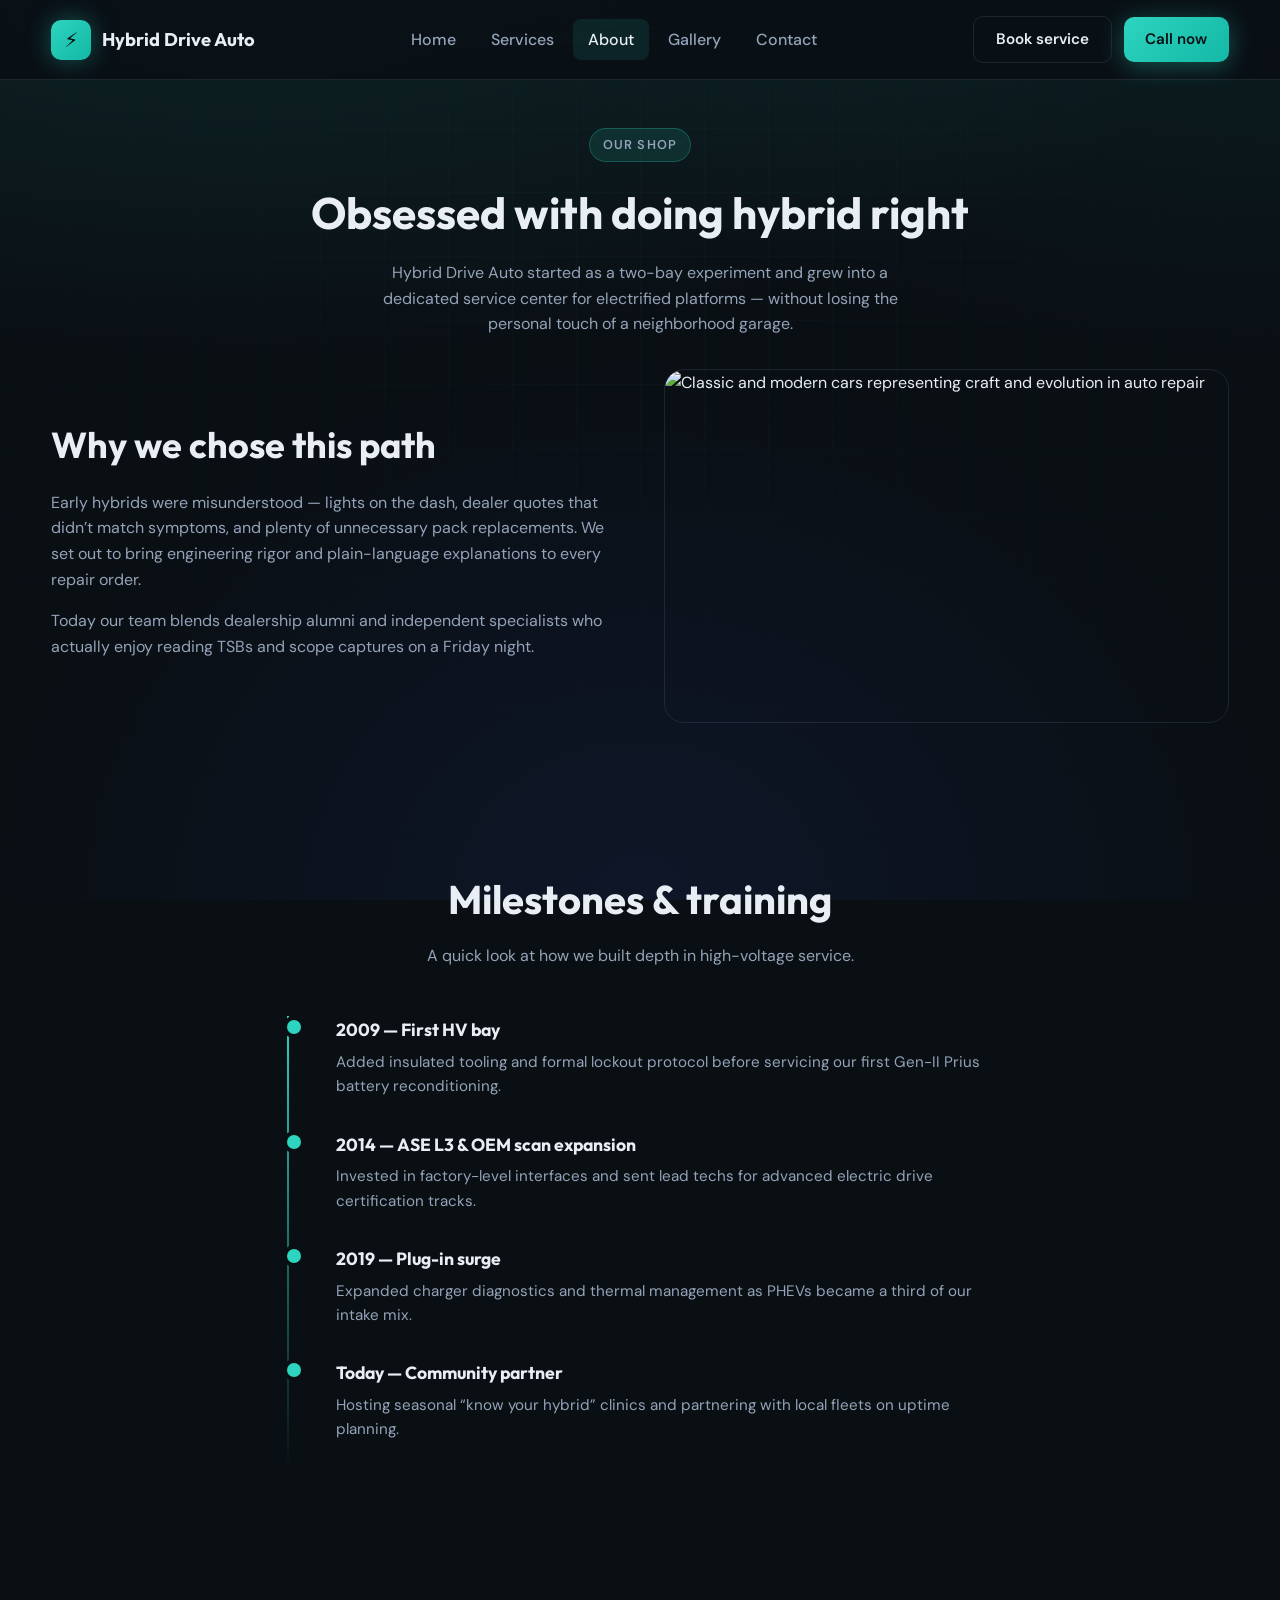
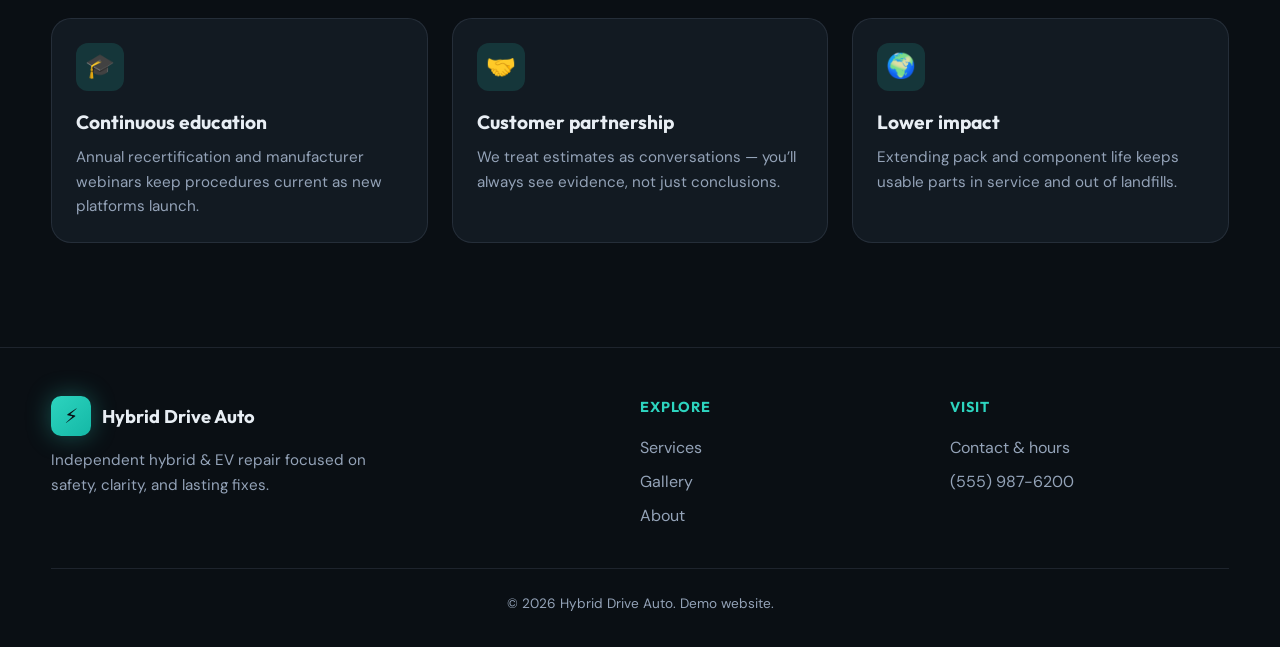
==== about.html @ 188e7d96 "Add files via upload initial commit" ====
<!DOCTYPE html>
<html lang="en">
<head>
  <meta charset="UTF-8" />
  <meta name="viewport" content="width=device-width, initial-scale=1.0" />
  <title>About Us — Hybrid Drive Auto</title>
  <meta name="description" content="Our story, certifications, and why we focus on hybrid and electric vehicles." />
  <link rel="preconnect" href="https://fonts.googleapis.com" />
  <link rel="preconnect" href="https://fonts.gstatic.com" crossorigin />
  <link href="https://fonts.googleapis.com/css2?family=DM+Sans:ital,opsz,wght@0,9..40,400;0,9..40,600;0,9..40,700&family=Outfit:wght@500;600;700;800&display=swap" rel="stylesheet" />
  <link rel="stylesheet" href="css/styles.css" />
</head>
<body>
  <div class="bg-mesh" aria-hidden="true"></div>
  <div class="bg-grid" aria-hidden="true"></div>

  <header class="site-header">
    <div class="container header-inner">
      <a href="index.html" class="logo">
        <span class="logo-mark" aria-hidden="true">⚡</span>
        Hybrid Drive Auto
      </a>
      <nav class="nav-primary" aria-label="Main navigation">
        <a href="index.html">Home</a>
        <a href="services.html">Services</a>
        <a href="about.html" class="active">About</a>
        <a href="gallery.html">Gallery</a>
        <a href="contact.html">Contact</a>
      </nav>
      <div class="nav-cta">
        <a href="contact.html" class="btn btn-ghost">Book service</a>
        <a href="tel:+15559876200" class="btn btn-primary">Call now</a>
      </div>
      <button type="button" class="menu-toggle" aria-expanded="false" aria-controls="mobile-nav" aria-label="Open menu">
        <span></span><span></span><span></span>
      </button>
    </div>
    <nav class="mobile-drawer" id="mobile-nav" aria-label="Mobile navigation" hidden>
      <a href="index.html">Home</a>
      <a href="services.html">Services</a>
      <a href="about.html">About</a>
      <a href="gallery.html">Gallery</a>
      <a href="contact.html">Contact</a>
      <a href="contact.html" class="btn btn-ghost">Book service</a>
    </nav>
  </header>

  <main>
    <div class="page-hero container reveal">
      <p class="badge">Our shop</p>
      <h1>Obsessed with doing hybrid right</h1>
      <p>
        Hybrid Drive Auto started as a two-bay experiment and grew into a dedicated service
        center for electrified platforms — without losing the personal touch of a neighborhood garage.
      </p>
    </div>

    <section class="section" style="padding-top: 0">
      <div class="container split">
        <div class="split-text reveal">
          <h2>Why we chose this path</h2>
          <p>
            Early hybrids were misunderstood — lights on the dash, dealer quotes that didn’t
            match symptoms, and plenty of unnecessary pack replacements. We set out to bring
            engineering rigor and plain-language explanations to every repair order.
          </p>
          <p>
            Today our team blends dealership alumni and independent specialists who actually
            enjoy reading TSBs and scope captures on a Friday night.
          </p>
        </div>
        <div class="split-img reveal">
          <img
            src="https://images.unsplash.com/photo-1568605117036-5fe5e7bab0b7?auto=format&fit=crop&w=1000&q=80"
            alt="Classic and modern cars representing craft and evolution in auto repair"
            width="1000"
            height="625"
            loading="lazy"
          />
        </div>
      </div>
    </section>

    <section class="section">
      <div class="container">
        <div class="section-head reveal">
          <h2>Milestones &amp; training</h2>
          <p>A quick look at how we built depth in high-voltage service.</p>
        </div>
        <div class="timeline reveal">
          <div class="timeline-item">
            <h3>2009 — First HV bay</h3>
            <p>
              Added insulated tooling and formal lockout protocol before servicing our first
              Gen-II Prius battery reconditioning.
            </p>
          </div>
          <div class="timeline-item">
            <h3>2014 — ASE L3 &amp; OEM scan expansion</h3>
            <p>
              Invested in factory-level interfaces and sent lead techs for advanced electric
              drive certification tracks.
            </p>
          </div>
          <div class="timeline-item">
            <h3>2019 — Plug-in surge</h3>
            <p>
              Expanded charger diagnostics and thermal management as PHEVs became a third of
              our intake mix.
            </p>
          </div>
          <div class="timeline-item">
            <h3>Today — Community partner</h3>
            <p>
              Hosting seasonal “know your hybrid” clinics and partnering with local fleets on
              uptime planning.
            </p>
          </div>
        </div>
      </div>
    </section>

    <section class="section">
      <div class="container">
        <div class="cards-3">
          <article class="card reveal">
            <div class="card-icon" aria-hidden="true">🎓</div>
            <h3>Continuous education</h3>
            <p>Annual recertification and manufacturer webinars keep procedures current as
            new platforms launch.</p>
          </article>
          <article class="card reveal">
            <div class="card-icon" aria-hidden="true">🤝</div>
            <h3>Customer partnership</h3>
            <p>We treat estimates as conversations — you’ll always see evidence, not just
            conclusions.</p>
          </article>
          <article class="card reveal">
            <div class="card-icon" aria-hidden="true">🌍</div>
            <h3>Lower impact</h3>
            <p>Extending pack and component life keeps usable parts in service and out of
            landfills.</p>
          </article>
        </div>
      </div>
    </section>
  </main>

  <footer class="site-footer">
    <div class="container">
      <div class="footer-grid">
        <div class="footer-brand">
          <a href="index.html" class="logo">
            <span class="logo-mark" aria-hidden="true">⚡</span>
            Hybrid Drive Auto
          </a>
          <p>Independent hybrid &amp; EV repair focused on safety, clarity, and lasting fixes.</p>
        </div>
        <div class="footer-col">
          <h4>Explore</h4>
          <ul>
            <li><a href="services.html">Services</a></li>
            <li><a href="gallery.html">Gallery</a></li>
            <li><a href="about.html">About</a></li>
          </ul>
        </div>
        <div class="footer-col">
          <h4>Visit</h4>
          <ul>
            <li><a href="contact.html">Contact &amp; hours</a></li>
            <li><a href="tel:+15559876200">(555) 987-6200</a></li>
          </ul>
        </div>
      </div>
      <div class="footer-bottom">© <span id="y"></span> Hybrid Drive Auto. Demo website.</div>
    </div>
  </footer>

  <button type="button" class="back-top" aria-label="Back to top">↑</button>
  <script>
    document.getElementById("y").textContent = new Date().getFullYear();
    document.getElementById("mobile-nav").removeAttribute("hidden");
  </script>
  <script src="js/main.js"></script>
</body>
</html>
---- css/styles.css ----
/* Hybrid Drive Auto — global styles */
:root {
  --bg-deep: #0a0f14;
  --bg-card: #121a22;
  --bg-elevated: #1a242f;
  --accent: #2dd4bf;
  --accent-dim: #14b8a6;
  --accent-glow: rgba(45, 212, 191, 0.35);
  --text: #e8eef4;
  --text-muted: #94a3b8;
  --border: rgba(148, 163, 184, 0.15);
  --font-display: "Outfit", system-ui, sans-serif;
  --font-body: "DM Sans", system-ui, sans-serif;
  --radius: 12px;
  --radius-lg: 20px;
  --shadow: 0 24px 48px rgba(0, 0, 0, 0.45);
  --transition: 0.28s cubic-bezier(0.4, 0, 0.2, 1);
}

*,
*::before,
*::after {
  box-sizing: border-box;
  margin: 0;
  padding: 0;
}

html {
  scroll-behavior: smooth;
}

body {
  font-family: var(--font-body);
  background: var(--bg-deep);
  color: var(--text);
  line-height: 1.6;
  min-height: 100vh;
  overflow-x: hidden;
}

body.menu-open {
  overflow: hidden;
}

img {
  max-width: 100%;
  height: auto;
  display: block;
}

a {
  color: var(--accent);
  text-decoration: none;
  transition: color var(--transition);
}

a:hover {
  color: var(--text);
}

.container {
  width: min(1180px, 92vw);
  margin-inline: auto;
}

/* Background mesh */
.bg-mesh {
  position: fixed;
  inset: 0;
  z-index: -2;
  background:
    radial-gradient(ellipse 80% 50% at 20% -10%, rgba(45, 212, 191, 0.12), transparent),
    radial-gradient(ellipse 60% 40% at 100% 0%, rgba(20, 184, 166, 0.08), transparent),
    radial-gradient(ellipse 50% 60% at 50% 100%, rgba(15, 23, 42, 0.9), transparent),
    var(--bg-deep);
}

.bg-grid {
  position: fixed;
  inset: 0;
  z-index: -1;
  background-image: linear-gradient(rgba(45, 212, 191, 0.03) 1px, transparent 1px),
    linear-gradient(90deg, rgba(45, 212, 191, 0.03) 1px, transparent 1px);
  background-size: 64px 64px;
  mask-image: radial-gradient(ellipse 70% 70% at 50% 30%, black, transparent);
  pointer-events: none;
}

/* Header */
.site-header {
  position: sticky;
  top: 0;
  z-index: 100;
  background: rgba(10, 15, 20, 0.85);
  backdrop-filter: blur(16px);
  border-bottom: 1px solid var(--border);
}

.header-inner {
  display: flex;
  align-items: center;
  justify-content: space-between;
  padding: 1rem 0;
  gap: 1.5rem;
}

.logo {
  display: flex;
  align-items: center;
  gap: 0.65rem;
  font-family: var(--font-display);
  font-weight: 700;
  font-size: 1.15rem;
  color: var(--text);
}

.logo-mark {
  width: 40px;
  height: 40px;
  border-radius: 10px;
  background: linear-gradient(135deg, var(--accent), var(--accent-dim));
  display: grid;
  place-items: center;
  color: var(--bg-deep);
  font-size: 1.25rem;
  box-shadow: 0 0 24px var(--accent-glow);
}

.nav-primary {
  display: flex;
  align-items: center;
  gap: 0.25rem;
}

.nav-primary a {
  color: var(--text-muted);
  font-weight: 500;
  padding: 0.5rem 0.95rem;
  border-radius: 8px;
  transition: background var(--transition), color var(--transition);
}

.nav-primary a:hover,
.nav-primary a.active {
  color: var(--text);
  background: rgba(45, 212, 191, 0.1);
}

.nav-cta {
  display: flex;
  align-items: center;
  gap: 0.75rem;
}

.btn {
  display: inline-flex;
  align-items: center;
  justify-content: center;
  gap: 0.5rem;
  font-family: var(--font-body);
  font-weight: 600;
  font-size: 0.95rem;
  padding: 0.65rem 1.35rem;
  border-radius: 10px;
  border: none;
  cursor: pointer;
  transition: transform var(--transition), box-shadow var(--transition), background var(--transition);
}

.btn:focus-visible {
  outline: 2px solid var(--accent);
  outline-offset: 3px;
}

.btn-primary {
  background: linear-gradient(135deg, var(--accent), var(--accent-dim));
  color: var(--bg-deep);
  box-shadow: 0 4px 24px var(--accent-glow);
}

.btn-primary:hover {
  transform: translateY(-2px);
  box-shadow: 0 8px 32px var(--accent-glow);
  color: var(--bg-deep);
}

.btn-ghost {
  background: transparent;
  color: var(--text);
  border: 1px solid var(--border);
}

.btn-ghost:hover {
  border-color: var(--accent);
  color: var(--accent);
}

.menu-toggle {
  display: none;
  flex-direction: column;
  gap: 6px;
  padding: 0.5rem;
  background: transparent;
  border: 1px solid var(--border);
  border-radius: 8px;
  cursor: pointer;
}

.menu-toggle span {
  display: block;
  width: 22px;
  height: 2px;
  background: var(--text);
  transition: var(--transition);
}

.menu-toggle[aria-expanded="true"] span:nth-child(1) {
  transform: translateY(8px) rotate(45deg);
}

.menu-toggle[aria-expanded="true"] span:nth-child(2) {
  opacity: 0;
}

.menu-toggle[aria-expanded="true"] span:nth-child(3) {
  transform: translateY(-8px) rotate(-45deg);
}

@media (max-width: 900px) {
  .menu-toggle {
    display: flex;
  }

  .nav-primary,
  .nav-cta .btn-ghost {
    display: none;
  }

  .mobile-drawer {
    display: flex;
    position: fixed;
    inset: 0;
    top: 72px;
    background: var(--bg-deep);
    padding: 1.5rem;
    flex-direction: column;
    gap: 0.5rem;
    transform: translateX(100%);
    transition: transform var(--transition);
    border-top: 1px solid var(--border);
    z-index: 99;
  }

  .mobile-drawer.open {
    transform: translateX(0);
  }

  .mobile-drawer a {
    color: var(--text);
    padding: 1rem;
    border-radius: var(--radius);
    background: var(--bg-card);
    font-weight: 600;
  }

  .mobile-drawer .btn-ghost {
    display: inline-flex;
    margin-top: 0.5rem;
  }
}

@media (min-width: 901px) {
  .mobile-drawer {
    display: none !important;
  }
}

/* Hero */
.hero {
  padding: 4rem 0 5rem;
  position: relative;
}

.hero-grid {
  display: grid;
  grid-template-columns: 1fr 1fr;
  gap: 3rem;
  align-items: center;
}

@media (max-width: 900px) {
  .hero-grid {
    grid-template-columns: 1fr;
    text-align: center;
  }

  .hero-actions {
    justify-content: center;
  }
}

.badge {
  display: inline-flex;
  align-items: center;
  gap: 0.5rem;
  font-size: 0.8rem;
  font-weight: 600;
  text-transform: uppercase;
  letter-spacing: 0.08em;
  color: var(--accent);
  margin-bottom: 1rem;
  padding: 0.35rem 0.85rem;
  background: rgba(45, 212, 191, 0.12);
  border-radius: 999px;
  border: 1px solid rgba(45, 212, 191, 0.25);
}

.hero h1 {
  font-family: var(--font-display);
  font-size: clamp(2.35rem, 5vw, 3.5rem);
  font-weight: 800;
  line-height: 1.1;
  margin-bottom: 1.25rem;
  letter-spacing: -0.02em;
}

.hero-lead {
  font-size: 1.15rem;
  color: var(--text-muted);
  max-width: 32ch;
  margin-bottom: 1.75rem;
}

@media (max-width: 900px) {
  .hero-lead {
    margin-inline: auto;
  }
}

.hero-actions {
  display: flex;
  flex-wrap: wrap;
  gap: 0.75rem;
}

.hero-visual {
  position: relative;
}

.hero-img-wrap {
  border-radius: var(--radius-lg);
  overflow: hidden;
  border: 1px solid var(--border);
  box-shadow: var(--shadow);
  position: relative;
}

.hero-img-wrap::after {
  content: "";
  position: absolute;
  inset: 0;
  background: linear-gradient(135deg, transparent 40%, rgba(45, 212, 191, 0.15));
  pointer-events: none;
}

.hero-img-wrap img {
  width: 100%;
  aspect-ratio: 4/3;
  object-fit: cover;
}

.floating-stat {
  position: absolute;
  background: var(--bg-elevated);
  border: 1px solid var(--border);
  border-radius: var(--radius);
  padding: 1rem 1.25rem;
  box-shadow: var(--shadow);
  animation: float 6s ease-in-out infinite;
}

.floating-stat:nth-child(2) {
  top: -12px;
  right: -8px;
  animation-delay: -2s;
}

.floating-stat:nth-child(3) {
  bottom: 24px;
  left: -16px;
  animation-delay: -4s;
}

@keyframes float {
  0%,
  100% {
    transform: translateY(0);
  }
  50% {
    transform: translateY(-8px);
  }
}

.floating-stat strong {
  display: block;
  font-family: var(--font-display);
  font-size: 1.5rem;
  color: var(--accent);
}

.floating-stat span {
  font-size: 0.8rem;
  color: var(--text-muted);
}

/* Sections */
.section {
  padding: 4.5rem 0;
}

.section-head {
  text-align: center;
  max-width: 640px;
  margin-inline: auto;
  margin-bottom: 3rem;
}

.section-head h2 {
  font-family: var(--font-display);
  font-size: clamp(1.85rem, 3.5vw, 2.5rem);
  font-weight: 700;
  margin-bottom: 0.75rem;
}

.section-head p {
  color: var(--text-muted);
}

/* Cards grid */
.cards-3 {
  display: grid;
  grid-template-columns: repeat(3, 1fr);
  gap: 1.5rem;
}

@media (max-width: 900px) {
  .cards-3 {
    grid-template-columns: 1fr;
  }
}

.card {
  background: var(--bg-card);
  border: 1px solid var(--border);
  border-radius: var(--radius-lg);
  padding: 1.5rem;
  transition: border-color var(--transition), transform var(--transition), box-shadow var(--transition);
}

.card:hover {
  border-color: rgba(45, 212, 191, 0.35);
  transform: translateY(-4px);
  box-shadow: 0 16px 40px rgba(0, 0, 0, 0.35);
}

.card-icon {
  width: 48px;
  height: 48px;
  border-radius: 12px;
  background: rgba(45, 212, 191, 0.15);
  display: grid;
  place-items: center;
  font-size: 1.5rem;
  margin-bottom: 1rem;
}

.card h3 {
  font-family: var(--font-display);
  font-size: 1.2rem;
  margin-bottom: 0.5rem;
}

.card p {
  color: var(--text-muted);
  font-size: 0.95rem;
}

/* Page hero (inner pages) */
.page-hero {
  padding: 3rem 0 2rem;
  text-align: center;
}

.page-hero h1 {
  font-family: var(--font-display);
  font-size: clamp(2rem, 4vw, 2.75rem);
  margin-bottom: 0.75rem;
}

.page-hero p {
  color: var(--text-muted);
  max-width: 52ch;
  margin-inline: auto;
}

/* Accordion */
.accordion {
  max-width: 800px;
  margin-inline: auto;
}

.accordion-item {
  border: 1px solid var(--border);
  border-radius: var(--radius);
  margin-bottom: 0.75rem;
  overflow: hidden;
  background: var(--bg-card);
}

.accordion-trigger {
  width: 100%;
  display: flex;
  align-items: center;
  justify-content: space-between;
  gap: 1rem;
  padding: 1.1rem 1.25rem;
  background: transparent;
  border: none;
  color: var(--text);
  font-family: var(--font-body);
  font-size: 1rem;
  font-weight: 600;
  text-align: left;
  cursor: pointer;
  transition: background var(--transition);
}

.accordion-trigger:hover {
  background: rgba(45, 212, 191, 0.06);
}

.accordion-trigger::after {
  content: "+";
  font-size: 1.25rem;
  color: var(--accent);
  transition: transform var(--transition);
}

.accordion-item.open .accordion-trigger::after {
  transform: rotate(45deg);
}

.accordion-panel {
  max-height: 0;
  overflow: hidden;
  transition: max-height 0.35s ease;
}

.accordion-panel-inner {
  padding: 0 1.25rem 1.25rem;
  color: var(--text-muted);
  font-size: 0.95rem;
}

/* Timeline */
.timeline {
  max-width: 720px;
  margin-inline: auto;
  position: relative;
  padding-left: 2rem;
}

.timeline::before {
  content: "";
  position: absolute;
  left: 7px;
  top: 0;
  bottom: 0;
  width: 2px;
  background: linear-gradient(var(--accent), transparent);
}

.timeline-item {
  position: relative;
  padding-bottom: 2rem;
  padding-left: 1.5rem;
}

.timeline-item::before {
  content: "";
  position: absolute;
  left: -1.55rem;
  top: 4px;
  width: 14px;
  height: 14px;
  border-radius: 50%;
  background: var(--accent);
  box-shadow: 0 0 0 4px var(--bg-deep);
}

.timeline-item h3 {
  font-family: var(--font-display);
  font-size: 1.1rem;
  margin-bottom: 0.35rem;
}

.timeline-item p {
  color: var(--text-muted);
  font-size: 0.95rem;
}

/* Gallery */
.gallery-filters {
  display: flex;
  flex-wrap: wrap;
  gap: 0.5rem;
  justify-content: center;
  margin-bottom: 2rem;
}

.filter-btn {
  padding: 0.5rem 1rem;
  border-radius: 999px;
  border: 1px solid var(--border);
  background: var(--bg-card);
  color: var(--text-muted);
  font-family: var(--font-body);
  font-size: 0.9rem;
  cursor: pointer;
  transition: var(--transition);
}

.filter-btn:hover,
.filter-btn.active {
  border-color: var(--accent);
  color: var(--accent);
  background: rgba(45, 212, 191, 0.1);
}

.gallery-grid {
  display: grid;
  grid-template-columns: repeat(auto-fill, minmax(280px, 1fr));
  gap: 1rem;
}

.gallery-item {
  position: relative;
  border-radius: var(--radius);
  overflow: hidden;
  border: 1px solid var(--border);
  cursor: pointer;
  aspect-ratio: 4/3;
}

.gallery-item img {
  width: 100%;
  height: 100%;
  object-fit: cover;
  transition: transform 0.5s ease;
}

.gallery-item:hover img {
  transform: scale(1.06);
}

.gallery-item::after {
  content: attr(data-label);
  position: absolute;
  inset: auto 0 0 0;
  padding: 1rem;
  background: linear-gradient(transparent, rgba(0, 0, 0, 0.85));
  font-size: 0.9rem;
  font-weight: 600;
  opacity: 0;
  transition: opacity var(--transition);
}

.gallery-item:hover::after {
  opacity: 1;
}

.gallery-item.hidden {
  display: none;
}

/* Lightbox */
.lightbox {
  position: fixed;
  inset: 0;
  z-index: 200;
  background: rgba(0, 0, 0, 0.92);
  display: flex;
  align-items: center;
  justify-content: center;
  padding: 2rem;
  opacity: 0;
  visibility: hidden;
  transition: opacity var(--transition), visibility var(--transition);
}

.lightbox.open {
  opacity: 1;
  visibility: visible;
}

.lightbox img {
  max-width: min(900px, 95vw);
  max-height: 85vh;
  border-radius: var(--radius);
  box-shadow: var(--shadow);
}

.lightbox-close {
  position: absolute;
  top: 1.5rem;
  right: 1.5rem;
  width: 44px;
  height: 44px;
  border: 1px solid var(--border);
  border-radius: 50%;
  background: var(--bg-card);
  color: var(--text);
  font-size: 1.5rem;
  cursor: pointer;
  display: grid;
  place-items: center;
  transition: var(--transition);
}

.lightbox-close:hover {
  border-color: var(--accent);
  color: var(--accent);
}

/* Contact */
.contact-grid {
  display: grid;
  grid-template-columns: 1fr 1fr;
  gap: 2.5rem;
  align-items: start;
}

@media (max-width: 900px) {
  .contact-grid {
    grid-template-columns: 1fr;
  }
}

.contact-card {
  background: var(--bg-card);
  border: 1px solid var(--border);
  border-radius: var(--radius-lg);
  padding: 1.75rem;
}

.contact-card h3 {
  font-family: var(--font-display);
  margin-bottom: 1rem;
}

.info-row {
  display: flex;
  gap: 0.75rem;
  margin-bottom: 1rem;
  color: var(--text-muted);
}

.info-row strong {
  color: var(--text);
  display: block;
  font-size: 0.85rem;
  text-transform: uppercase;
  letter-spacing: 0.05em;
}

.hours-list {
  list-style: none;
}

.hours-list li {
  display: flex;
  justify-content: space-between;
  padding: 0.5rem 0;
  border-bottom: 1px solid var(--border);
  font-size: 0.95rem;
}

.hours-list li span:first-child {
  color: var(--text-muted);
}

form .field {
  margin-bottom: 1rem;
}

form label {
  display: block;
  font-size: 0.85rem;
  font-weight: 600;
  margin-bottom: 0.35rem;
  color: var(--text-muted);
}

form input,
form textarea,
form select {
  width: 100%;
  padding: 0.75rem 1rem;
  border-radius: 10px;
  border: 1px solid var(--border);
  background: var(--bg-elevated);
  color: var(--text);
  font-family: var(--font-body);
  font-size: 1rem;
  transition: border-color var(--transition), box-shadow var(--transition);
}

form input:focus,
form textarea:focus,
form select:focus {
  outline: none;
  border-color: var(--accent);
  box-shadow: 0 0 0 3px var(--accent-glow);
}

form textarea {
  min-height: 120px;
  resize: vertical;
}

.form-msg {
  margin-top: 1rem;
  padding: 0.85rem;
  border-radius: var(--radius);
  font-size: 0.95rem;
  display: none;
}

.form-msg.success {
  display: block;
  background: rgba(45, 212, 191, 0.15);
  border: 1px solid var(--accent);
  color: var(--accent);
}

.form-msg.error {
  display: block;
  background: rgba(239, 68, 68, 0.12);
  border: 1px solid #f87171;
  color: #fca5a5;
}

.map-embed {
  border-radius: var(--radius);
  overflow: hidden;
  height: 220px;
  border: 1px solid var(--border);
  margin-top: 1rem;
}

.map-embed iframe {
  width: 100%;
  height: 100%;
  border: none;
  filter: grayscale(0.3) contrast(1.05);
}

/* Testimonials carousel */
.testimonial-section {
  overflow: hidden;
}

.carousel {
  position: relative;
  max-width: 720px;
  margin-inline: auto;
}

.carousel-track {
  display: flex;
  transition: transform 0.5s cubic-bezier(0.4, 0, 0.2, 1);
}

.carousel-slide {
  flex: 0 0 100%;
  padding: 0 0.5rem;
}

.quote-card {
  background: var(--bg-card);
  border: 1px solid var(--border);
  border-radius: var(--radius-lg);
  padding: 2rem;
  text-align: center;
}

.quote-card blockquote {
  font-family: var(--font-display);
  font-size: 1.25rem;
  font-style: italic;
  line-height: 1.5;
  margin-bottom: 1rem;
  color: var(--text);
}

.quote-card cite {
  color: var(--accent);
  font-style: normal;
  font-weight: 600;
  font-size: 0.9rem;
}

.carousel-nav {
  display: flex;
  justify-content: center;
  gap: 0.75rem;
  margin-top: 1.5rem;
}

.carousel-nav button {
  width: 44px;
  height: 44px;
  border-radius: 50%;
  border: 1px solid var(--border);
  background: var(--bg-elevated);
  color: var(--text);
  cursor: pointer;
  font-size: 1.25rem;
  transition: var(--transition);
}

.carousel-nav button:hover {
  border-color: var(--accent);
  color: var(--accent);
}

.carousel-dots {
  display: flex;
  justify-content: center;
  gap: 0.5rem;
  margin-top: 1rem;
}

.carousel-dots button {
  width: 8px;
  height: 8px;
  border-radius: 50%;
  border: none;
  background: var(--border);
  cursor: pointer;
  padding: 0;
  transition: var(--transition);
}

.carousel-dots button.active {
  background: var(--accent);
  transform: scale(1.2);
}

/* Reveal on scroll */
.reveal {
  opacity: 0;
  transform: translateY(24px);
  transition: opacity 0.6s ease, transform 0.6s ease;
}

.reveal.visible {
  opacity: 1;
  transform: translateY(0);
}

/* Footer */
.site-footer {
  border-top: 1px solid var(--border);
  padding: 3rem 0 2rem;
  margin-top: 2rem;
}

.footer-grid {
  display: grid;
  grid-template-columns: 2fr 1fr 1fr;
  gap: 2rem;
  margin-bottom: 2rem;
}

@media (max-width: 768px) {
  .footer-grid {
    grid-template-columns: 1fr;
  }
}

.footer-brand p {
  color: var(--text-muted);
  font-size: 0.95rem;
  margin-top: 0.75rem;
  max-width: 36ch;
}

.footer-col h4 {
  font-family: var(--font-display);
  font-size: 0.9rem;
  margin-bottom: 1rem;
  text-transform: uppercase;
  letter-spacing: 0.06em;
  color: var(--accent);
}

.footer-col ul {
  list-style: none;
}

.footer-col li {
  margin-bottom: 0.5rem;
}

.footer-col a {
  color: var(--text-muted);
}

.footer-col a:hover {
  color: var(--text);
}

.footer-bottom {
  padding-top: 1.5rem;
  border-top: 1px solid var(--border);
  text-align: center;
  font-size: 0.85rem;
  color: var(--text-muted);
}

/* Back to top */
.back-top {
  position: fixed;
  bottom: 1.5rem;
  right: 1.5rem;
  width: 48px;
  height: 48px;
  border-radius: 50%;
  border: 1px solid var(--border);
  background: var(--bg-elevated);
  color: var(--accent);
  font-size: 1.25rem;
  cursor: pointer;
  opacity: 0;
  visibility: hidden;
  transition: var(--transition);
  z-index: 50;
  box-shadow: var(--shadow);
}

.back-top.visible {
  opacity: 1;
  visibility: visible;
}

.back-top:hover {
  border-color: var(--accent);
  transform: translateY(-3px);
}

/* Two-column content */
.split {
  display: grid;
  grid-template-columns: 1fr 1fr;
  gap: 3rem;
  align-items: center;
}

@media (max-width: 900px) {
  .split {
    grid-template-columns: 1fr;
  }
}

.split-img {
  border-radius: var(--radius-lg);
  overflow: hidden;
  border: 1px solid var(--border);
}

.split-img img {
  width: 100%;
  aspect-ratio: 16/10;
  object-fit: cover;
}

.split-text h2 {
  font-family: var(--font-display);
  font-size: clamp(1.75rem, 3vw, 2.25rem);
  margin-bottom: 1rem;
}

.split-text p {
  color: var(--text-muted);
  margin-bottom: 1rem;
}

.stats-row {
  display: grid;
  grid-template-columns: repeat(3, 1fr);
  gap: 1rem;
  margin-top: 1.5rem;
}

@media (max-width: 600px) {
  .stats-row {
    grid-template-columns: 1fr;
  }
}

.stat-box {
  text-align: center;
  padding: 1rem;
  background: var(--bg-card);
  border-radius: var(--radius);
  border: 1px solid var(--border);
}

.stat-box .num {
  font-family: var(--font-display);
  font-size: 1.75rem;
  font-weight: 800;
  color: var(--accent);
}

.stat-box .lbl {
  font-size: 0.8rem;
  color: var(--text-muted);
}
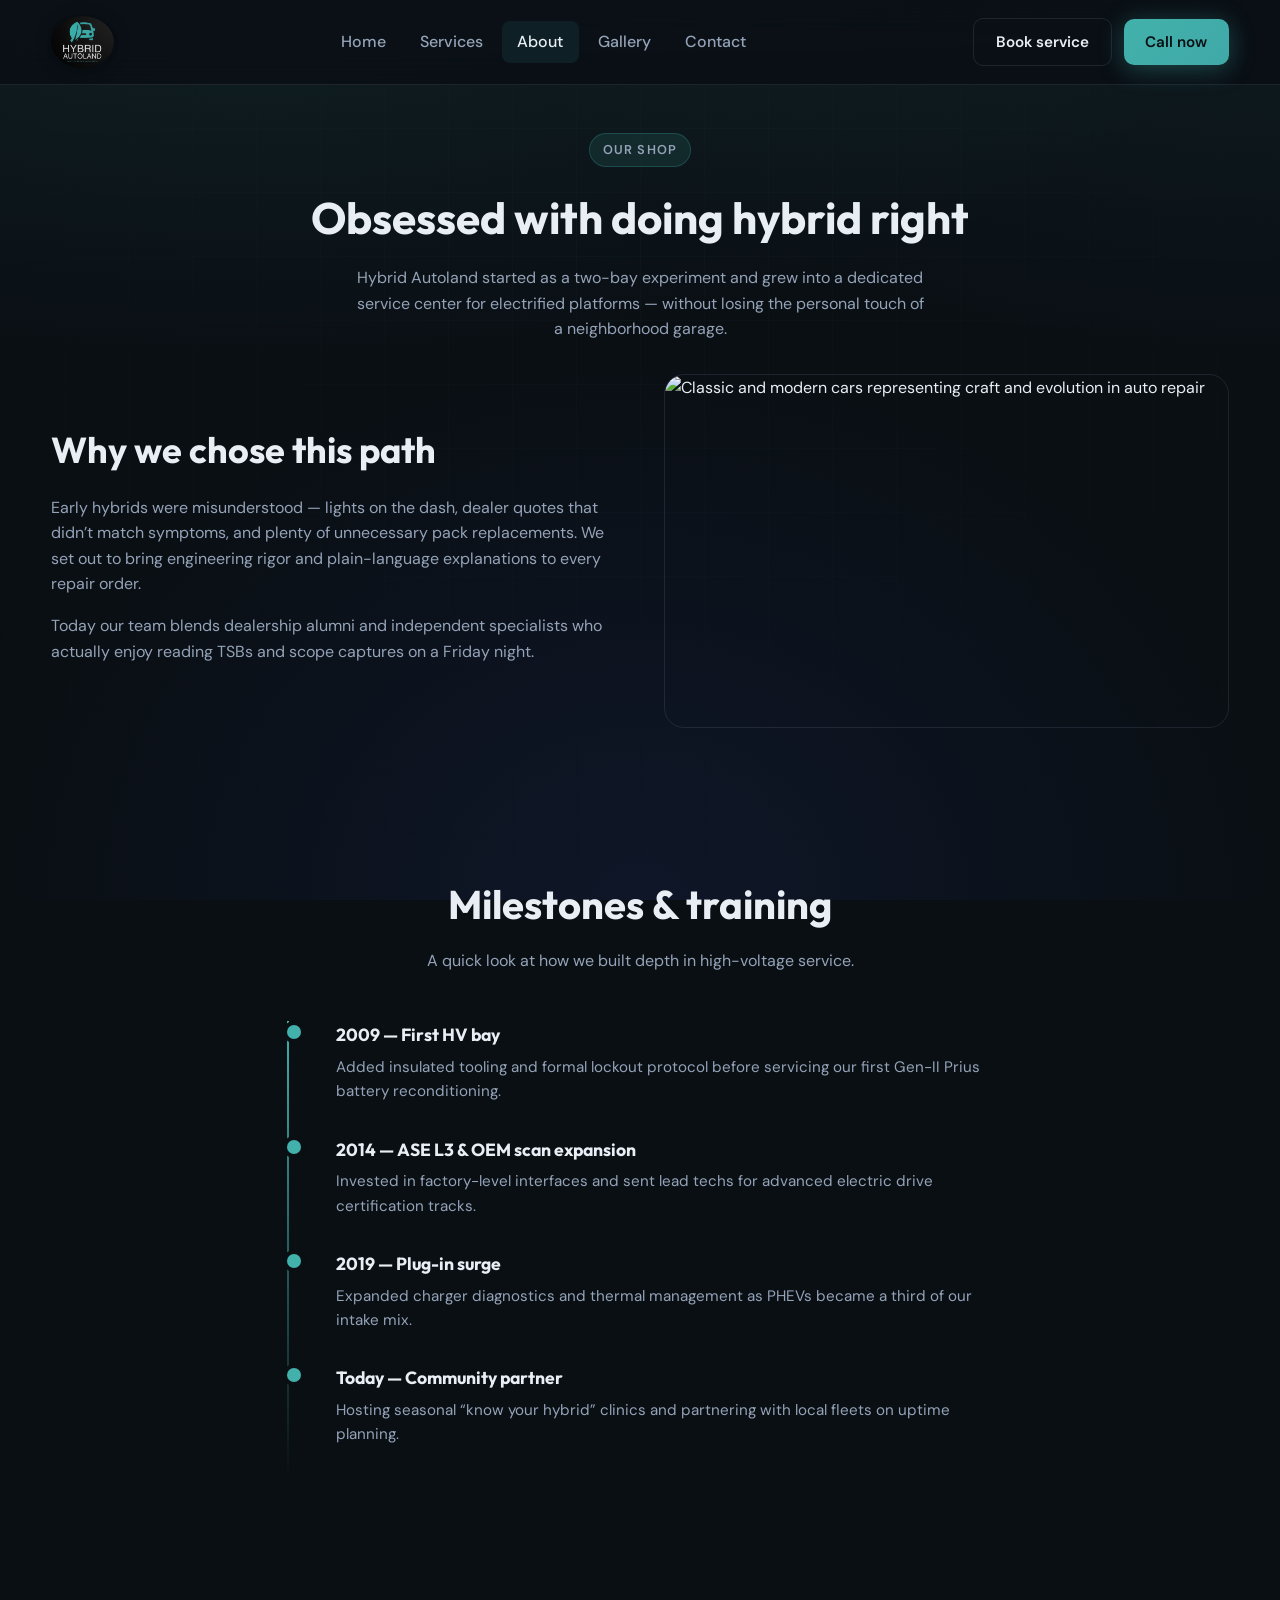
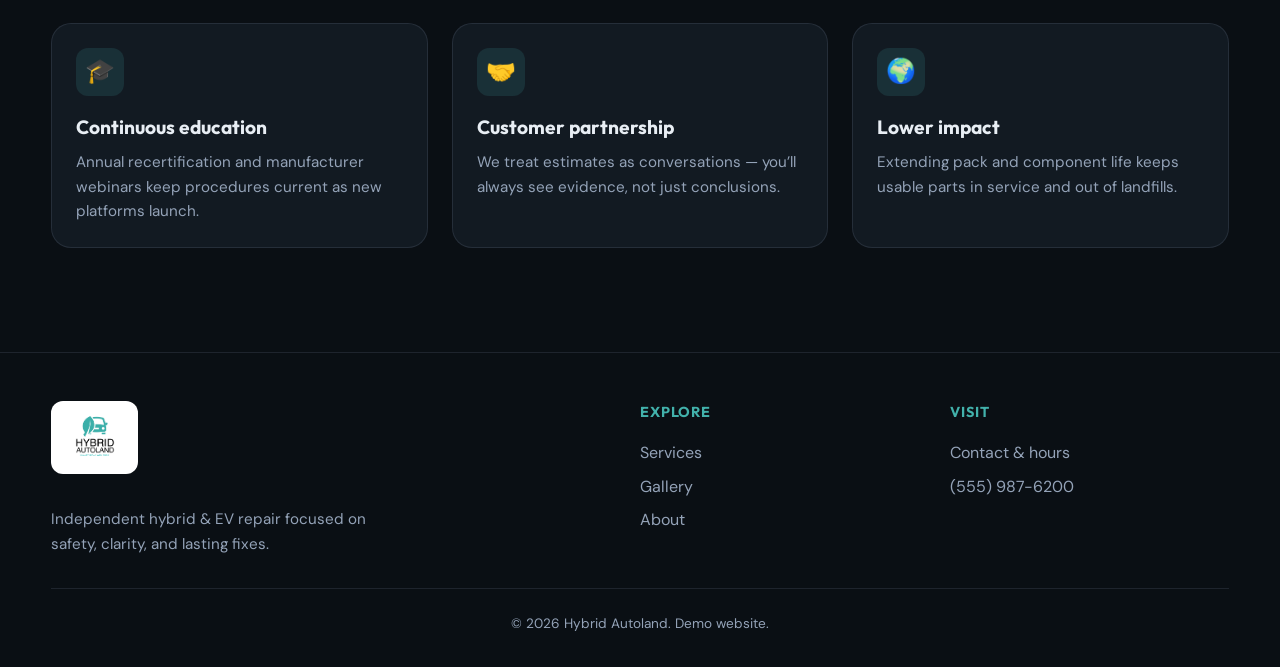
==== commit a9adfb79: "Add files via upload logo update" ====
--- a/about.html
+++ b/about.html
@@ -3,7 +3,7 @@
 <head>
   <meta charset="UTF-8" />
   <meta name="viewport" content="width=device-width, initial-scale=1.0" />
-  <title>About Us — Hybrid Drive Auto</title>
+  <title>About Us — Hybrid Autoland</title>
   <meta name="description" content="Our story, certifications, and why we focus on hybrid and electric vehicles." />
   <link rel="preconnect" href="https://fonts.googleapis.com" />
   <link rel="preconnect" href="https://fonts.gstatic.com" crossorigin />
@@ -16,9 +16,8 @@
 
   <header class="site-header">
     <div class="container header-inner">
-      <a href="index.html" class="logo">
-        <span class="logo-mark" aria-hidden="true">⚡</span>
-        Hybrid Drive Auto
+      <a href="index.html" class="logo" aria-label="Hybrid Autoland home">
+        <img class="logo-img" src="assets/logo-circle.png" alt="Hybrid Autoland" width="120" height="120" />
       </a>
       <nav class="nav-primary" aria-label="Main navigation">
         <a href="index.html">Home</a>
@@ -50,7 +49,7 @@
       <p class="badge">Our shop</p>
       <h1>Obsessed with doing hybrid right</h1>
       <p>
-        Hybrid Drive Auto started as a two-bay experiment and grew into a dedicated service
+        Hybrid Autoland started as a two-bay experiment and grew into a dedicated service
         center for electrified platforms — without losing the personal touch of a neighborhood garage.
       </p>
     </div>
@@ -150,9 +149,8 @@
     <div class="container">
       <div class="footer-grid">
         <div class="footer-brand">
-          <a href="index.html" class="logo">
-            <span class="logo-mark" aria-hidden="true">⚡</span>
-            Hybrid Drive Auto
+          <a href="index.html" class="footer-logo-link">
+            <img class="footer-logo-img" src="assets/logo-horizontal.png" alt="Hybrid Autoland — Quality repair with pride" width="320" height="100" />
           </a>
           <p>Independent hybrid &amp; EV repair focused on safety, clarity, and lasting fixes.</p>
         </div>
@@ -172,7 +170,7 @@
           </ul>
         </div>
       </div>
-      <div class="footer-bottom">© <span id="y"></span> Hybrid Drive Auto. Demo website.</div>
+      <div class="footer-bottom">© <span id="y"></span> Hybrid Autoland. Demo website.</div>
     </div>
   </footer>
 
--- a/css/styles.css
+++ b/css/styles.css
@@ -1,11 +1,11 @@
-/* Hybrid Drive Auto — global styles */
+/* Hybrid Autoland — global styles */
 :root {
   --bg-deep: #0a0f14;
   --bg-card: #121a22;
   --bg-elevated: #1a242f;
-  --accent: #2dd4bf;
-  --accent-dim: #14b8a6;
-  --accent-glow: rgba(45, 212, 191, 0.35);
+  --accent: #42b1ab;
+  --accent-dim: #40a9a8;
+  --accent-glow: rgba(66, 177, 171, 0.35);
   --text: #e8eef4;
   --text-muted: #94a3b8;
   --border: rgba(148, 163, 184, 0.15);
@@ -69,8 +69,8 @@
   inset: 0;
   z-index: -2;
   background:
-    radial-gradient(ellipse 80% 50% at 20% -10%, rgba(45, 212, 191, 0.12), transparent),
-    radial-gradient(ellipse 60% 40% at 100% 0%, rgba(20, 184, 166, 0.08), transparent),
+    radial-gradient(ellipse 80% 50% at 20% -10%, rgba(66, 177, 171, 0.12), transparent),
+    radial-gradient(ellipse 60% 40% at 100% 0%, rgba(64, 169, 168, 0.08), transparent),
     radial-gradient(ellipse 50% 60% at 50% 100%, rgba(15, 23, 42, 0.9), transparent),
     var(--bg-deep);
 }
@@ -79,8 +79,8 @@
   position: fixed;
   inset: 0;
   z-index: -1;
-  background-image: linear-gradient(rgba(45, 212, 191, 0.03) 1px, transparent 1px),
-    linear-gradient(90deg, rgba(45, 212, 191, 0.03) 1px, transparent 1px);
+  background-image: linear-gradient(rgba(66, 177, 171, 0.03) 1px, transparent 1px),
+    linear-gradient(90deg, rgba(66, 177, 171, 0.03) 1px, transparent 1px);
   background-size: 64px 64px;
   mask-image: radial-gradient(ellipse 70% 70% at 50% 30%, black, transparent);
   pointer-events: none;
@@ -112,18 +112,52 @@
   font-weight: 700;
   font-size: 1.15rem;
   color: var(--text);
-}
-
-.logo-mark {
-  width: 40px;
-  height: 40px;
-  border-radius: 10px;
-  background: linear-gradient(135deg, var(--accent), var(--accent-dim));
-  display: grid;
-  place-items: center;
-  color: var(--bg-deep);
-  font-size: 1.25rem;
-  box-shadow: 0 0 24px var(--accent-glow);
+  flex-shrink: 0;
+}
+
+.logo:hover {
+  color: var(--text);
+}
+
+.logo-img {
+  height: 52px;
+  width: auto;
+  border-radius: 50%;
+  object-fit: contain;
+  display: block;
+  box-shadow: 0 2px 16px rgba(0, 0, 0, 0.35);
+  transition: box-shadow var(--transition), transform var(--transition);
+}
+
+.logo:hover .logo-img {
+  box-shadow: 0 4px 24px var(--accent-glow);
+  transform: scale(1.02);
+}
+
+.footer-logo-link {
+  display: inline-block;
+  margin-bottom: 0.85rem;
+  padding: 0.65rem 1.1rem;
+  background: #fff;
+  border-radius: var(--radius);
+  line-height: 0;
+  transition: box-shadow var(--transition), transform var(--transition);
+}
+
+.footer-logo-link:hover {
+  box-shadow: 0 10px 32px rgba(0, 0, 0, 0.35);
+  transform: translateY(-2px);
+}
+
+.footer-logo-link:hover img {
+  opacity: 1;
+}
+
+.footer-logo-img {
+  height: 52px;
+  width: auto;
+  max-width: min(300px, 88vw);
+  object-fit: contain;
 }
 
 .nav-primary {
@@ -143,7 +177,7 @@
 .nav-primary a:hover,
 .nav-primary a.active {
   color: var(--text);
-  background: rgba(45, 212, 191, 0.1);
+  background: rgba(66, 177, 171, 0.1);
 }
 
 .nav-cta {
@@ -310,9 +344,9 @@
   color: var(--accent);
   margin-bottom: 1rem;
   padding: 0.35rem 0.85rem;
-  background: rgba(45, 212, 191, 0.12);
+  background: rgba(66, 177, 171, 0.12);
   border-radius: 999px;
-  border: 1px solid rgba(45, 212, 191, 0.25);
+  border: 1px solid rgba(66, 177, 171, 0.25);
 }
 
 .hero h1 {
@@ -359,7 +393,7 @@
   content: "";
   position: absolute;
   inset: 0;
-  background: linear-gradient(135deg, transparent 40%, rgba(45, 212, 191, 0.15));
+  background: linear-gradient(135deg, transparent 40%, rgba(66, 177, 171, 0.15));
   pointer-events: none;
 }
 
@@ -458,7 +492,7 @@
 }
 
 .card:hover {
-  border-color: rgba(45, 212, 191, 0.35);
+  border-color: rgba(66, 177, 171, 0.35);
   transform: translateY(-4px);
   box-shadow: 0 16px 40px rgba(0, 0, 0, 0.35);
 }
@@ -467,7 +501,7 @@
   width: 48px;
   height: 48px;
   border-radius: 12px;
-  background: rgba(45, 212, 191, 0.15);
+  background: rgba(66, 177, 171, 0.15);
   display: grid;
   place-items: center;
   font-size: 1.5rem;
@@ -536,7 +570,7 @@
 }
 
 .accordion-trigger:hover {
-  background: rgba(45, 212, 191, 0.06);
+  background: rgba(66, 177, 171, 0.06);
 }
 
 .accordion-trigger::after {
@@ -634,7 +668,7 @@
 .filter-btn.active {
   border-color: var(--accent);
   color: var(--accent);
-  background: rgba(45, 212, 191, 0.1);
+  background: rgba(66, 177, 171, 0.1);
 }
 
 .gallery-grid {
@@ -838,7 +872,7 @@
 
 .form-msg.success {
   display: block;
-  background: rgba(45, 212, 191, 0.15);
+  background: rgba(66, 177, 171, 0.15);
   border: 1px solid var(--accent);
   color: var(--accent);
 }
